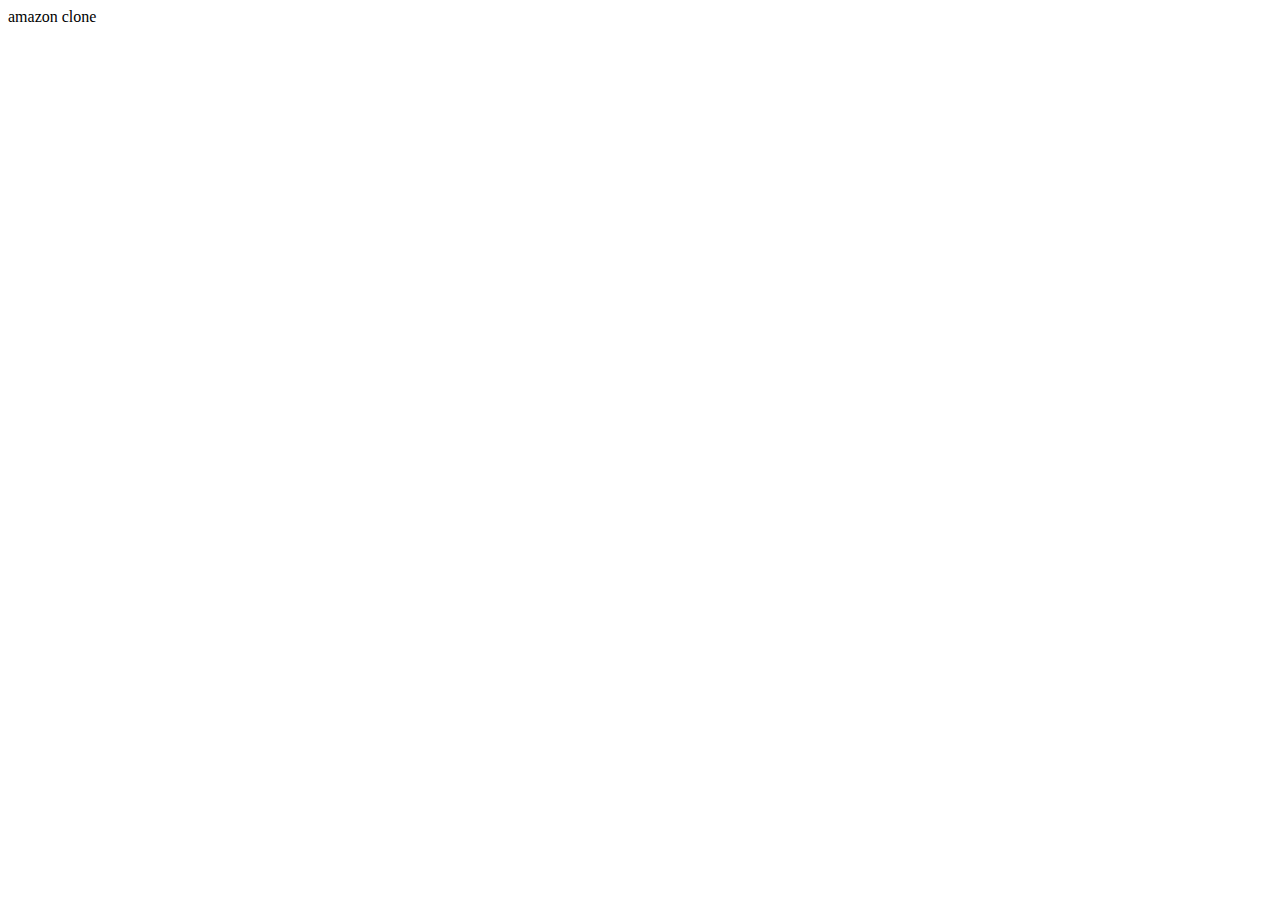
==== front-end/index.html @ 7e0d412a "started the amazon clone project" ====
<!DOCTYPE html>
<html lang="en">
<head>
    <meta charset="UTF-8">
    <meta name="viewport" content="width=device-width, initial-scale=1.0">
    <title>Amazon Clone
    </title>
    <link rel="stylesheet" href="style/style.css">
</head>
<body>
    amazon clone
</body>
</html>
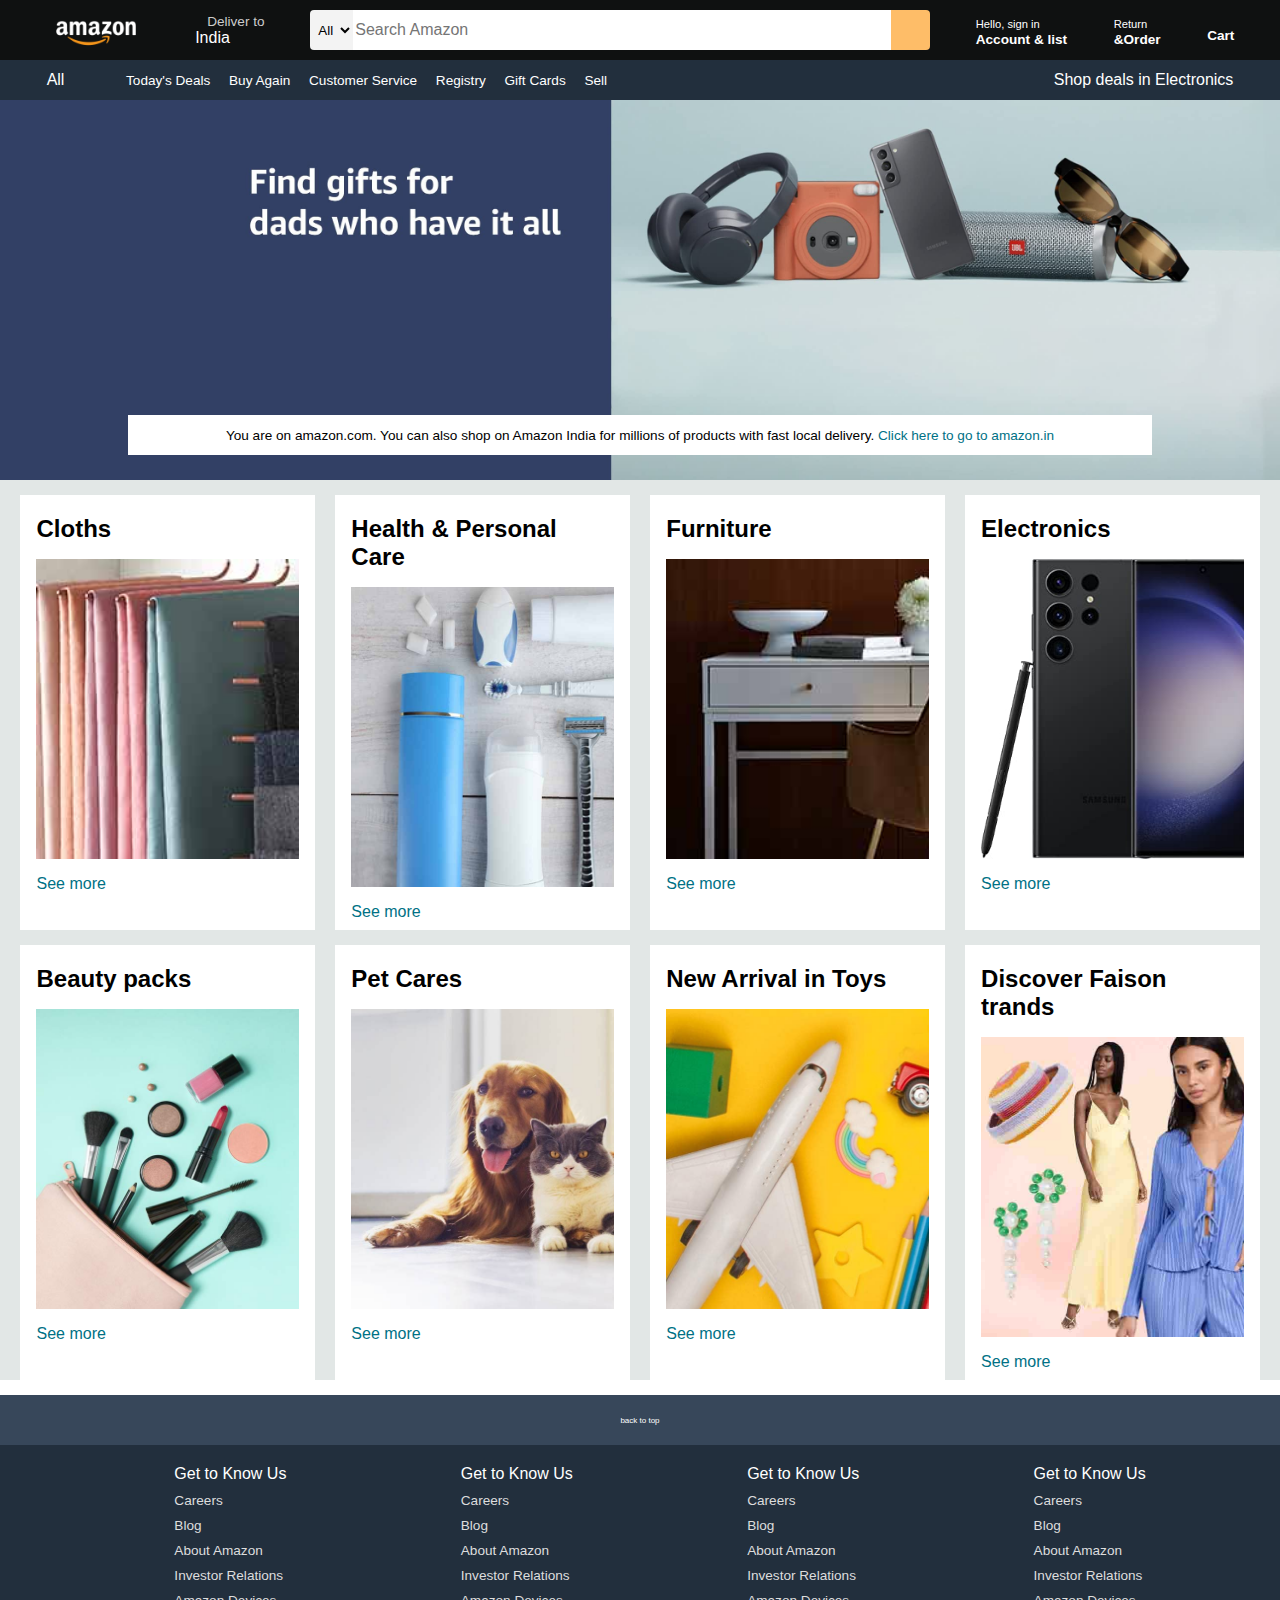
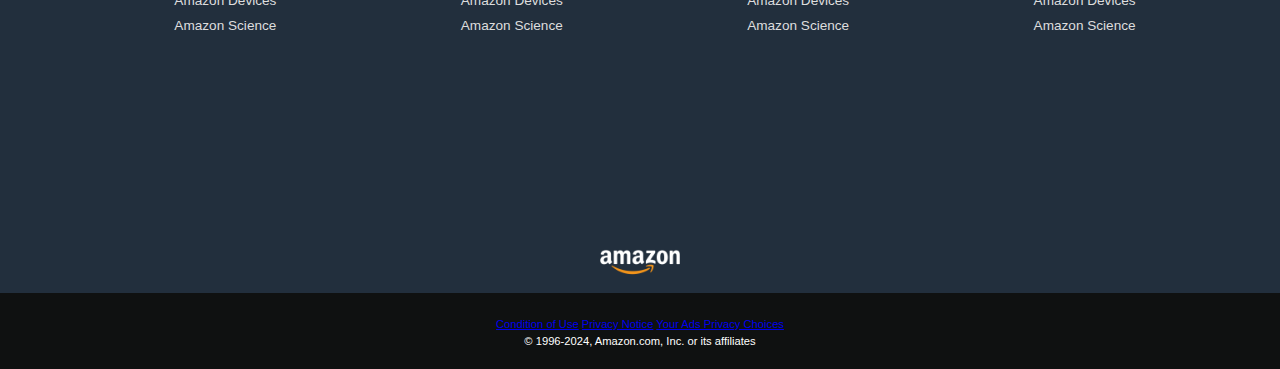
==== commit 3816cc86: "completed the front end part" ====
--- a/front-end/index.html
+++ b/front-end/index.html
@@ -5,9 +5,182 @@
     <meta name="viewport" content="width=device-width, initial-scale=1.0">
     <title>Amazon Clone
     </title>
+    <link rel="stylesheet" href="https://cdnjs.cloudflare.com/ajax/libs/font-awesome/6.5.2/css/all.min.css" integrity="sha512-SnH5WK+bZxgPHs44uWIX+LLJAJ9/2PkPKZ5QiAj6Ta86w+fsb2TkcmfRyVX3pBnMFcV7oQPJkl9QevSCWr3W6A==" crossorigin="anonymous" referrerpolicy="no-referrer" />
     <link rel="stylesheet" href="style/style.css">
 </head>
 <body>
-    amazon clone
+    <header>
+        <div class="navbar">
+            <div class="nav-logo border">
+                <div class="logo">  
+                </div>
+            </div>
+            <div class="nav-address border">
+                <p class="add-first">Deliver to</p> 
+                <div class="add-icon">
+                    <i class="fa-solid fa-location-dot"></i>
+                    <p class="add-second">India</p>
+                </div>
+            </div>
+            <div class="nav-search">
+                <select class="search-select">
+                    <option>All</option>
+                </select>
+                <input type="text" placeholder="Search Amazon" class="search-input">
+                <div class="search-icon">
+                    <i class="fa-solid fa-magnifying-glass"></i>
+                </div>
+            </div>
+            <div class="nav-singin border">
+                <p><span>Hello, sign in</span></p>
+                <p class="nav-second">Account & list</p>
+            </div>
+            <div class="nav-return border">
+                <p><span>Return</span></p>
+                <p class="nav-second">&Order</p>
+            </div>
+            <div class="nav-cart border">
+                <i class="fa-solid fa-cart-shopping"></i>
+                Cart
+            </div>
+        </div>
+        
+        <div class="pannel">
+            <div class="pannel-all">
+                <i class="fa-solid fa-bars"></i>
+                All
+            </div>
+            <div class="pannel-ops">
+                <p>Today's Deals </p>
+                 <p>Buy Again</p>   
+                  <p>Customer Service</p>  
+                   <p>Registry</p> 
+                   <p>Gift Cards</p> 
+                  <p>Sell</p>
+            </div>
+            <div class="pannels-deals">
+                Shop deals in Electronics
+            </div>
+        </div>
+    </header>
+    <div class="hero-section">
+           <div class="hero-msg">
+            <p>You are on amazon.com. You can also shop on Amazon India for millions of products with fast local delivery. <a>Click here to go to amazon.in</a></p>
+           </div>
+    </div>
+    <div class="shop-section">
+        <div class="box1 box">
+            <div class="box-content">
+                <h2>Cloths</h2>
+                <div class="box-img" style="background-image: url('/front-end/images/box1_image.jpg');"></div>
+                <p>See more</p>
+            </div>
+        </div>
+        <div class="box2 box">
+            <div class="box-content">
+                <h2>Health & Personal Care</h2>
+                <div class="box-img" style="background-image: url('/front-end/images/box2_image.jpg');"></div>
+                <p>See more</p>
+            </div>
+        </div>
+        <div class="box3 box">
+            <div class="box-content">
+                <h2>Furniture</h2>
+                <div class="box-img" style="background-image: url('/front-end/images/box3_image.jpg');"></div>
+                <p>See more</p>
+            </div>
+        </div>
+        <div class="box4 box">
+            <div class="box-content">
+                <h2>Electronics</h2>
+                <div class="box-img" style="background-image: url('/front-end/images/box4_image.jpg');"></div>
+                <p>See more</p>
+            </div>
+        </div>
+        <div class="box1 box">
+            <div class="box-content">
+                <h2>Beauty packs</h2>
+                <div class="box-img" style="background-image: url('/front-end/images/box5_image.jpg');"></div>
+                <p>See more</p>
+            </div>
+        </div>
+        <div class="box2 box">
+            <div class="box-content">
+                <h2>Pet Cares</h2>
+                <div class="box-img" style="background-image: url('/front-end/images/box6_image.jpg');"></div>
+                <p>See more</p>
+            </div>
+        </div>
+        <div class=" box">
+            <div class="box-content">
+                <h2>New Arrival in Toys</h2>
+                <div class="box-img" style="background-image: url('/front-end/images/box7_image.jpg');"></div>
+                <p>See more</p>
+            </div>
+        </div>
+        <div class="box4 box">
+            <div class="box-content">
+                <h2>Discover Faison trands</h2>
+                <div class="box-img" style="background-image: url('/front-end/images/box8_image.jpg');"></div>
+                <p>See more</p>
+            </div>
+        </div>
+    </div>
+    <footer>
+        <div class="foot-panne1">
+            back to top
+        </div>
+        <div class="foot-pannel2">
+            <ul>
+                <p>Get to Know Us</p>
+                <a href="#">Careers</a>
+                <a href="#">Blog</a>
+                <a href="#">About Amazon</a>
+                <a href="#">Investor Relations</a>
+                <a href="#">Amazon Devices</a>
+                <a href="#">Amazon Science</a>
+            </ul>
+            <ul>
+                <p>Get to Know Us</p>
+                <a href="#">Careers</a>
+                <a href="#">Blog</a>
+                <a href="#">About Amazon</a>
+                <a href="#">Investor Relations</a>
+                <a href="#">Amazon Devices</a>
+                <a href="#">Amazon Science</a>
+            </ul>
+            <ul>
+                <p>Get to Know Us</p>
+                <a href="#">Careers</a>
+                <a href="#">Blog</a>
+                <a href="#">About Amazon</a>
+                <a href="#">Investor Relations</a>
+                <a href="#">Amazon Devices</a>
+                <a href="#">Amazon Science</a>
+            </ul>
+            <ul>
+                <p>Get to Know Us</p>
+                <a href="#">Careers</a>
+                <a href="#">Blog</a>
+                <a href="#">About Amazon</a>
+                <a href="#">Investor Relations</a>
+                <a href="#">Amazon Devices</a>
+                <a href="#">Amazon Science</a>
+            </ul>
+        </div>
+        <div class="foot-panel3">
+            <div class="footer-logo">
+
+            </div>
+        </div>
+        <div class="foot-panel4">
+            <div class="pages">
+                <a href="#">Condition of Use</a>
+                <a href="#">Privacy Notice</a>
+                <a href="#">Your Ads Privacy Choices</a>
+            </div>
+            <div class="copy-right">© 1996-2024, Amazon.com, Inc. or its affiliates</div>
+        </div>
+    </footer>
 </body>
 </html>--- a/front-end/style/style.css
+++ b/front-end/style/style.css
@@ -0,0 +1,241 @@
+*{
+    margin:0;
+    font-family: Arial;
+    border:border-box;
+}
+
+.navbar{
+    height: 60px;
+    background-color: #0f1111;
+    color: white;
+    display: flex;
+    align-items: center;
+    justify-content: space-evenly;
+}
+.nav-logo{
+    height: 50px;
+    width: 100px;
+}
+.logo{
+    background-image: url("/front-end/images/amazon_logo.png");
+    background-size: cover;
+    height: 50px;
+    width: 100%;
+}
+.border{
+    border: 1.5px solid transparent;
+}
+
+.border:hover{
+   border: 1.5px solid white;
+}
+
+/* box2 */
+
+.add-first{
+    font-size: 0.85rem;
+   color: #cccccc;
+   margin-left: 15px;
+}
+.add-second{
+    font-size: 1rem;
+    margin-left: 3px;
+}
+.add-icon{
+    display: flex;
+    align-items: center;
+}
+
+
+/* box3 */
+
+.nav-search{
+    display: flex;
+    justify-content: space-evenly;
+    width: 620px;
+    height: 40px;
+    border-radius: 4px;
+}
+.search-select{
+    background-color: #f3f3f3;
+    width: 50px;
+    text-align: center;
+    border-top-left-radius: 4px;
+    border-bottom-left-radius: 4px;
+    border: none;
+}
+.search-input{
+    width: 100%;
+    font-size: 1rem;
+    border: none;
+}
+.search-icon{
+    width: 45px;
+    display: flex;
+    justify-content: center;
+    align-items: center;
+    font-size: 1.2rem;
+    background-color: #febd68;
+    border-top-right-radius: 4px;
+    border-bottom-right-radius: 4px;
+    color: #0f1111;
+}
+.nav-search:hover{
+    border:2px solid orange;
+}
+/* box-4 */
+span{
+    font-size: 0.7rem;
+}
+.nav-second{
+    font-size: 0.85rem;
+    font-weight: 700;
+}
+
+/* box6 */
+.nav-cart i{
+    font-size: 30px;
+
+}
+.nav-cart{
+    font-size: 0.85rem;
+    font-weight: 700;
+}
+
+/* pannel */
+
+.pannel{
+    height: 40px;
+    background-color: #222f3d;
+    display: flex;
+    color: white;
+    align-items: center;
+    justify-content: space-evenly;
+}
+.pannel-ops p{
+    display: inline;
+    margin-left: 15px;
+}
+.pannel-ops{
+    width: 70%;
+    font-size: 0.85rem;
+}
+.pannel-deals{
+    font-size: 0.9rem;
+    font-weight: 700;
+}
+
+/* herp-section */
+.hero-section{
+    background-image: url("/front-end/images/hero_image.jpg");
+    background-size: cover;
+    height: 380px;
+    display: flex;
+    justify-content: center;
+    align-items: flex-end;
+}
+.hero-msg{
+    background-color: white;
+    color: black;
+    height: 40px;
+    display: flex;
+    align-items: center;
+    justify-content: center;
+    font-size: 0.85rem;
+    width: 80%;
+    margin-bottom: 25px;
+}
+.hero-msg a{
+    color: #007185;
+}
+
+/* shop section */
+.shop-section{
+    display: flex;
+    flex-wrap: wrap;
+    justify-content: space-evenly;
+    background-color: #e2e7e6;
+}
+.box{
+    height: 400px;
+    width: 23%;
+    background-color: white;
+    padding: 20px 0px 15px;
+    margin-top: 15px;
+}
+.box-img{
+    height: 300px;
+    background-size:cover;
+    margin-top: 1rem;
+    margin-bottom: 1rem;
+}
+.box-content{
+   margin-left: 1rem; 
+   margin-right: 1rem;
+}
+
+.box-content p{
+    color: #007185;
+}
+
+/* footer */
+footer{
+  margin-top: 15px;
+}
+.foot-panne1{
+    background-color: #37475a;
+    color: white;
+    height: 50px;
+    display: flex;
+    justify-content: center;
+    align-items: center;
+    font-size: 0.5rem;
+}
+.foot-pannel2{
+    background-color: #222f3d;
+    color: white;
+    height: 380px;
+    display: flex;
+    justify-content: space-evenly;
+}
+ul{
+    margin-top: 20px;
+}
+ul a{
+    display: block;
+    text-decoration: none;
+    color: #dddddd;
+    font-size: 0.85rem;
+    margin-top: 10px;
+}
+.foot-panel3{
+    background-color:#222f3d;
+    color: white;
+    border-top:0.5 solid white;
+    height: 68px;
+    display: flex;
+    justify-content: center;
+    align-items: center;
+}
+.footer-logo{
+    background-image: url("/front-end/images/amazon_logo.png");
+    background-size: cover;
+    height: 50px;
+    width: 100px;
+}
+
+.foot-panel4{
+    background-color: #0f1111;
+    height: 76px;
+    color: white;
+    font-size: 0.7rem;
+    text-align: center;
+}
+.pages{
+
+    padding-top: 25px;
+}
+.copy-right{
+    padding-top: 5px;
+    
+}